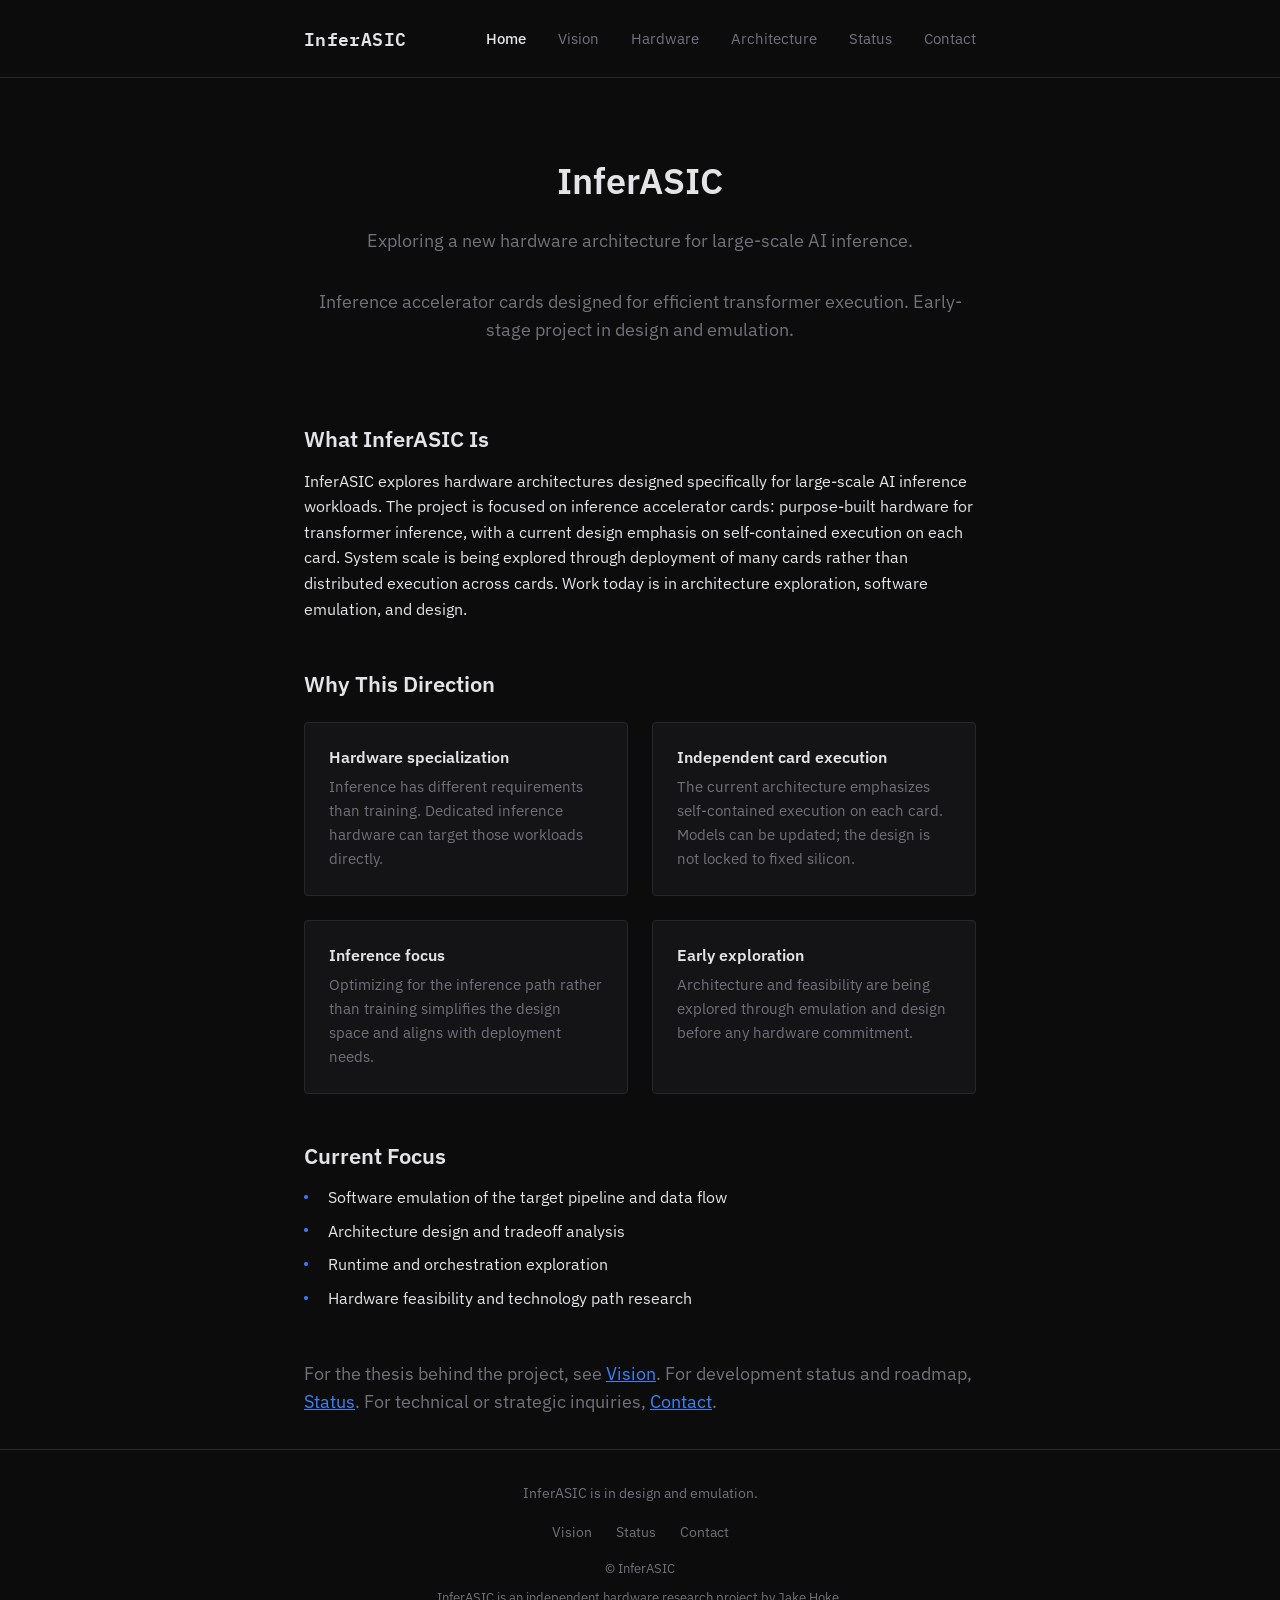
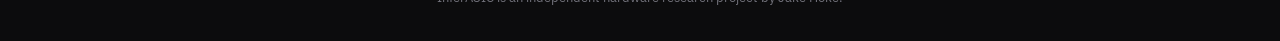
==== index.html @ 320493ce "Add files via upload" ====
<!DOCTYPE html>
<html lang="en">
<head>
  <meta charset="UTF-8">
  <meta name="viewport" content="width=device-width, initial-scale=1">
  <title>InferASIC | Hardware for large-scale AI inference</title>
  <link rel="preconnect" href="https://fonts.googleapis.com">
  <link rel="preconnect" href="https://fonts.gstatic.com" crossorigin>
  <link href="https://fonts.googleapis.com/css2?family=IBM+Plex+Mono:wght@500;600&family=IBM+Plex+Sans:wght@400;500;600&display=swap" rel="stylesheet">
  <link rel="stylesheet" href="css/styles.css">
</head>
<body data-page="home">
  <div class="site-header-placeholder"></div>
  <main class="page">
    <section class="hero">
      <h1>InferASIC</h1>
      <p class="lead">Exploring a new hardware architecture for large-scale AI inference.</p>
      <p class="lead">Inference accelerator cards designed for efficient transformer execution. Early-stage project in design and emulation.</p>
    </section>

    <section class="section">
      <h2>What InferASIC Is</h2>
      <p>InferASIC explores hardware architectures designed specifically for large-scale AI inference workloads. The project is focused on inference accelerator cards: purpose-built hardware for transformer inference, with a current design emphasis on self-contained execution on each card. System scale is being explored through deployment of many cards rather than distributed execution across cards. Work today is in architecture exploration, software emulation, and design.</p>
    </section>

    <section class="section">
      <h2>Why This Direction</h2>
      <div class="card-grid card-grid-4">
        <div class="card">
          <h3>Hardware specialization</h3>
          <p>Inference has different requirements than training. Dedicated inference hardware can target those workloads directly.</p>
        </div>
        <div class="card">
          <h3>Independent card execution</h3>
          <p>The current architecture emphasizes self-contained execution on each card. Models can be updated; the design is not locked to fixed silicon.</p>
        </div>
        <div class="card">
          <h3>Inference focus</h3>
          <p>Optimizing for the inference path rather than training simplifies the design space and aligns with deployment needs.</p>
        </div>
        <div class="card">
          <h3>Early exploration</h3>
          <p>Architecture and feasibility are being explored through emulation and design before any hardware commitment.</p>
        </div>
      </div>
    </section>

    <section class="section">
      <h2>Current Focus</h2>
      <ul class="bullet-list">
        <li>Software emulation of the target pipeline and data flow</li>
        <li>Architecture design and tradeoff analysis</li>
        <li>Runtime and orchestration exploration</li>
        <li>Hardware feasibility and technology path research</li>
      </ul>
    </section>

    <section class="section">
      <p class="lead">For the thesis behind the project, see <a href="vision.html" style="color: var(--accent);">Vision</a>. For development status and roadmap, <a href="status.html" style="color: var(--accent);">Status</a>. For technical or strategic inquiries, <a href="contact.html" style="color: var(--accent);">Contact</a>.</p>
    </section>
  </main>
  <div class="site-footer-placeholder"></div>
  <script src="js/components.js"></script>
</body>
</html>
---- css/styles.css ----
/* InferASIC - minimal dark technical aesthetic */

:root {
  --bg: #0c0c0d;
  --bg-elevated: #141416;
  --text: #e4e4e7;
  --text-muted: #71717a;
  --border: #27272a;
  --accent: #3b82f6;
  --accent-hover: #60a5fa;
  --max-width: 720px;
  --space-xs: 0.5rem;
  --space-sm: 1rem;
  --space-md: 1.5rem;
  --space-lg: 2rem;
  --space-xl: 3rem;
  --font-sans: "IBM Plex Sans", -apple-system, BlinkMacSystemFont, "Segoe UI", sans-serif;
  --font-mono: "IBM Plex Mono", "SF Mono", Consolas, monospace;
}

*,
*::before,
*::after {
  box-sizing: border-box;
}

html {
  font-size: 16px;
  -webkit-font-smoothing: antialiased;
}

body {
  margin: 0;
  font-family: var(--font-sans);
  background: var(--bg);
  color: var(--text);
  line-height: 1.6;
  min-height: 100vh;
  display: flex;
  flex-direction: column;
}

/* Layout */
.page {
  flex: 1;
  width: 100%;
  max-width: var(--max-width);
  margin: 0 auto;
  padding: var(--space-lg) var(--space-md);
}

/* Header */
.site-header {
  border-bottom: 1px solid var(--border);
  background: var(--bg);
}

.header-inner {
  max-width: var(--max-width);
  margin: 0 auto;
  padding: var(--space-md) var(--space-md);
  display: flex;
  align-items: center;
  justify-content: space-between;
}

.logo {
  font-family: var(--font-mono);
  font-weight: 600;
  font-size: 1.125rem;
  letter-spacing: 0.02em;
  color: var(--text);
  text-decoration: none;
}

.logo:hover {
  color: var(--accent);
}

.nav-list {
  list-style: none;
  margin: 0;
  padding: 0;
  display: flex;
  gap: var(--space-lg);
}

.nav a {
  color: var(--text-muted);
  text-decoration: none;
  font-size: 0.9375rem;
}

.nav a:hover {
  color: var(--text);
}

.nav a[href].active {
  color: var(--text);
  font-weight: 500;
}

.nav-toggle {
  display: none;
  flex-direction: column;
  justify-content: center;
  gap: 5px;
  width: 40px;
  height: 40px;
  padding: 0;
  background: none;
  border: 1px solid var(--border);
  border-radius: 4px;
  cursor: pointer;
  color: var(--text);
}

.nav-toggle span {
  display: block;
  height: 2px;
  background: currentColor;
  width: 18px;
  margin: 0 auto;
}

@media (max-width: 768px) {
  .nav-toggle[hidden] {
    display: none;
  }

  .nav-toggle:not([hidden]) {
    display: flex;
  }

  .nav {
    position: absolute;
    top: 100%;
    left: 0;
    right: 0;
    background: var(--bg-elevated);
    border-bottom: 1px solid var(--border);
    padding: var(--space-sm);
    max-height: 0;
    overflow: hidden;
    opacity: 0;
    transition: max-height 0.2s ease, opacity 0.2s ease;
  }

  .nav.nav-open {
    max-height: 280px;
    opacity: 1;
  }

  .nav-list {
    flex-direction: column;
    gap: 0;
  }

  .nav-list li {
    border-bottom: 1px solid var(--border);
  }

  .nav-list li:last-child {
    border-bottom: none;
  }

  .nav a {
    display: block;
    padding: var(--space-sm);
  }

  .header-inner {
    position: relative;
  }
}

/* Footer */
.site-footer {
  border-top: 1px solid var(--border);
  background: var(--bg);
  margin-top: auto;
}

.footer-inner {
  max-width: var(--max-width);
  margin: 0 auto;
  padding: var(--space-lg) var(--space-md);
  text-align: center;
}

.footer-stage {
  font-size: 0.875rem;
  color: var(--text-muted);
  margin: 0 0 var(--space-sm);
}

.footer-nav {
  display: flex;
  justify-content: center;
  gap: var(--space-md);
  margin-bottom: var(--space-sm);
}

.footer-nav a {
  color: var(--text-muted);
  text-decoration: none;
  font-size: 0.875rem;
}

.footer-nav a:hover {
  color: var(--text);
}

.footer-copy {
  font-size: 0.8125rem;
  color: var(--text-muted);
  margin: 0 0 var(--space-xs);
}

.footer-byline {
  font-size: 0.8125rem;
  color: var(--text-muted);
  margin: 0;
}

.footer-byline a {
  color: var(--text-muted);
  text-decoration: none;
}

.footer-byline a:hover {
  color: var(--text);
}

/* Typography */
h1, h2, h3 {
  font-weight: 600;
  line-height: 1.25;
  margin-top: 0;
}

h1 {
  font-size: clamp(1.75rem, 4vw, 2.25rem);
  margin-bottom: var(--space-md);
}

h2 {
  font-size: 1.375rem;
  margin-bottom: var(--space-sm);
  margin-top: var(--space-xl);
}

h2:first-child {
  margin-top: 0;
}

h3 {
  font-size: 1.0625rem;
  margin-bottom: var(--space-xs);
  margin-top: var(--space-md);
}

p {
  margin: 0 0 var(--space-md);
  color: var(--text);
}

p:last-child {
  margin-bottom: 0;
}

.lead {
  font-size: 1.125rem;
  color: var(--text-muted);
}

/* Hero */
.hero {
  padding: var(--space-xl) 0;
  text-align: center;
}

.hero .lead {
  margin-bottom: var(--space-lg);
  max-width: 36em;
  margin-left: auto;
  margin-right: auto;
}

.hero-buttons {
  display: flex;
  flex-wrap: wrap;
  gap: var(--space-sm);
  justify-content: center;
  margin-top: var(--space-lg);
}

/* Buttons */
.btn {
  display: inline-block;
  padding: var(--space-sm) var(--space-md);
  font-family: inherit;
  font-size: 0.9375rem;
  font-weight: 500;
  text-decoration: none;
  border-radius: 4px;
  cursor: pointer;
  transition: background 0.15s ease, color 0.15s ease, border-color 0.15s ease;
}

.btn-primary {
  background: var(--accent);
  color: #fff;
  border: 1px solid var(--accent);
}

.btn-primary:hover {
  background: var(--accent-hover);
  border-color: var(--accent-hover);
}

.btn-secondary {
  background: transparent;
  color: var(--text);
  border: 1px solid var(--border);
}

.btn-secondary:hover {
  border-color: var(--text-muted);
  color: var(--text);
}

/* Cards */
.card-grid {
  display: grid;
  gap: var(--space-md);
  margin-top: var(--space-md);
}

@media (min-width: 600px) {
  .card-grid-2,
  .card-grid-4 {
    grid-template-columns: repeat(2, 1fr);
  }
}

.card {
  background: var(--bg-elevated);
  border: 1px solid var(--border);
  border-radius: 4px;
  padding: var(--space-md);
}

.card:hover {
  border-color: var(--text-muted);
}

.card h3 {
  margin-top: 0;
  font-size: 1rem;
}

.card p {
  font-size: 0.9375rem;
  margin-bottom: 0;
  color: var(--text-muted);
}

/* Lists */
.bullet-list {
  list-style: none;
  padding: 0;
  margin: 0 0 var(--space-md);
}

.bullet-list li {
  position: relative;
  padding-left: var(--space-md);
  margin-bottom: var(--space-xs);
}

.bullet-list li::before {
  content: "";
  position: absolute;
  left: 0;
  top: 0.6em;
  width: 4px;
  height: 4px;
  background: var(--accent);
  border-radius: 50%;
}

/* Roadmap */
.roadmap {
  margin-top: var(--space-md);
}

.roadmap-phase {
  border-left: 2px solid var(--border);
  padding-left: var(--space-md);
  margin-bottom: var(--space-lg);
}

.roadmap-phase:last-child {
  margin-bottom: 0;
}

.roadmap-phase h3 {
  margin-top: 0;
  font-size: 0.9375rem;
  color: var(--text-muted);
  font-weight: 500;
}

.roadmap-phase p {
  margin-bottom: 0;
  font-size: 0.9375rem;
}

/* Notice / disclaimer */
.notice {
  background: var(--bg-elevated);
  border: 1px solid var(--border);
  border-radius: 4px;
  padding: var(--space-md);
  font-size: 0.9375rem;
  color: var(--text-muted);
  margin-top: var(--space-lg);
}

/* Contact */
.contact-intro {
  margin-bottom: var(--space-lg);
}

.contact-email {
  font-family: var(--font-mono);
  font-size: 1rem;
  word-break: break-all;
}

.contact-email a {
  color: var(--accent);
  text-decoration: none;
}

.contact-email a:hover {
  text-decoration: underline;
}

.contact-founder {
  margin-top: var(--space-md);
}

.contact-founder a {
  color: var(--accent);
  text-decoration: none;
}

.contact-founder a:hover {
  text-decoration: underline;
}

/* Section spacing */
.section {
  margin-bottom: var(--space-xl);
}

.section:last-child {
  margin-bottom: 0;
}

/* Active nav state: set via JS or server */
body[data-page="home"] .nav a[href="index.html"],
body[data-page="vision"] .nav a[href="vision.html"],
body[data-page="hardware"] .nav a[href="hardware.html"],
body[data-page="architecture"] .nav a[href="architecture.html"],
body[data-page="status"] .nav a[href="status.html"],
body[data-page="contact"] .nav a[href="contact.html"] {
  color: var(--text);
  font-weight: 500;
}
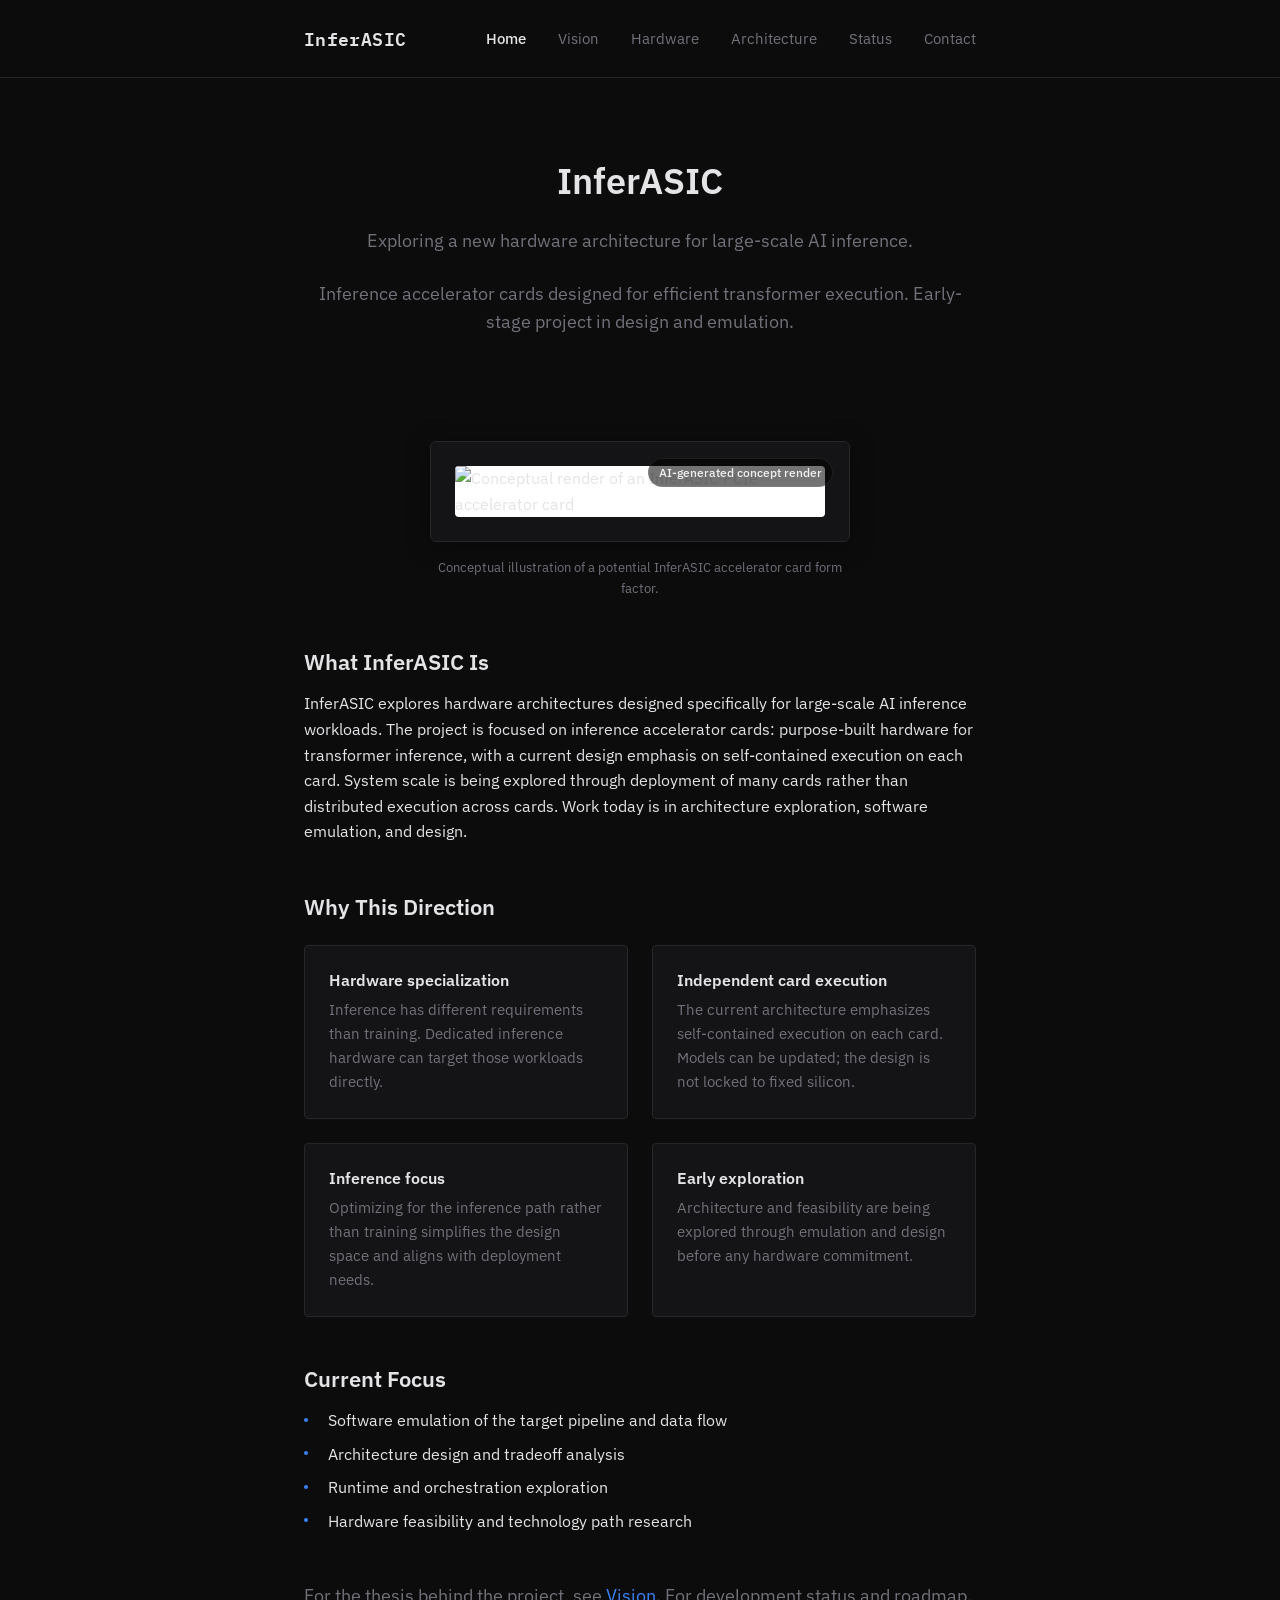
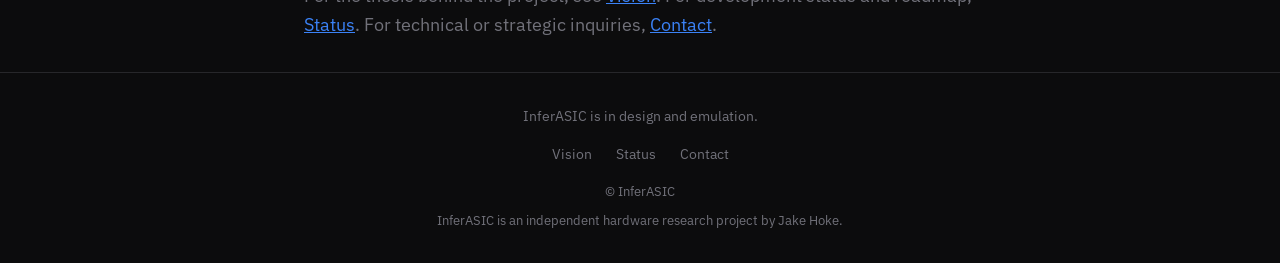
==== commit 1cf091d0: "Add files via upload" ====
--- a/index.html
+++ b/index.html
@@ -13,9 +13,20 @@
   <div class="site-header-placeholder"></div>
   <main class="page">
     <section class="hero">
-      <h1>InferASIC</h1>
-      <p class="lead">Exploring a new hardware architecture for large-scale AI inference.</p>
-      <p class="lead">Inference accelerator cards designed for efficient transformer execution. Early-stage project in design and emulation.</p>
+      <div class="hero-content">
+        <div class="hero-text">
+          <h1>InferASIC</h1>
+          <p class="lead">Exploring a new hardware architecture for large-scale AI inference.</p>
+          <p class="lead">Inference accelerator cards designed for efficient transformer execution. Early-stage project in design and emulation.</p>
+        </div>
+        <div class="hero-media">
+          <div class="concept-render-card">
+            <span class="concept-badge">AI-generated concept render</span>
+            <img src="assets/rendered concept.png" alt="Conceptual render of an InferASIC PCIe accelerator card" class="concept-render-img" loading="eager">
+          </div>
+          <p class="concept-caption">Conceptual illustration of a potential InferASIC accelerator card form factor.</p>
+        </div>
+      </div>
     </section>
 
     <section class="section">
--- a/css/styles.css
+++ b/css/styles.css
@@ -277,22 +277,76 @@
 /* Hero */
 .hero {
   padding: var(--space-xl) 0;
+}
+
+.hero-content {
+  display: flex;
+  flex-direction: column;
+  gap: var(--space-xl);
+}
+
+.hero-text {
   text-align: center;
 }
 
 .hero .lead {
-  margin-bottom: var(--space-lg);
+  margin-bottom: var(--space-md);
   max-width: 36em;
   margin-left: auto;
   margin-right: auto;
 }
 
-.hero-buttons {
+.hero-text .lead:last-of-type {
+  margin-bottom: var(--space-lg);
+}
+
+.hero-media {
   display: flex;
-  flex-wrap: wrap;
-  gap: var(--space-sm);
-  justify-content: center;
-  margin-top: var(--space-lg);
+  flex-direction: column;
+  align-items: center;
+  margin-top: var(--space-md);
+}
+
+/* Concept render card: frame for white-background image on dark site */
+.concept-render-card {
+  position: relative;
+  background: var(--bg-elevated);
+  border: 1px solid var(--border);
+  border-radius: 6px;
+  padding: var(--space-md);
+  box-shadow: 0 4px 24px rgba(0, 0, 0, 0.35);
+  width: 100%;
+  max-width: 420px;
+}
+
+.concept-render-img {
+  display: block;
+  width: 100%;
+  height: auto;
+  border-radius: 4px;
+  background: #fff;
+}
+
+.concept-badge {
+  position: absolute;
+  top: var(--space-sm);
+  right: var(--space-sm);
+  font-size: 0.75rem;
+  font-weight: 500;
+  padding: 4px 10px;
+  border-radius: 999px;
+  background: rgba(0, 0, 0, 0.55);
+  color: rgba(255, 255, 255, 0.9);
+  border: 1px solid rgba(255, 255, 255, 0.08);
+  pointer-events: none;
+}
+
+.concept-caption {
+  font-size: 0.8125rem;
+  color: var(--text-muted);
+  margin: var(--space-sm) 0 0;
+  max-width: 420px;
+  text-align: center;
 }
 
 /* Buttons */
